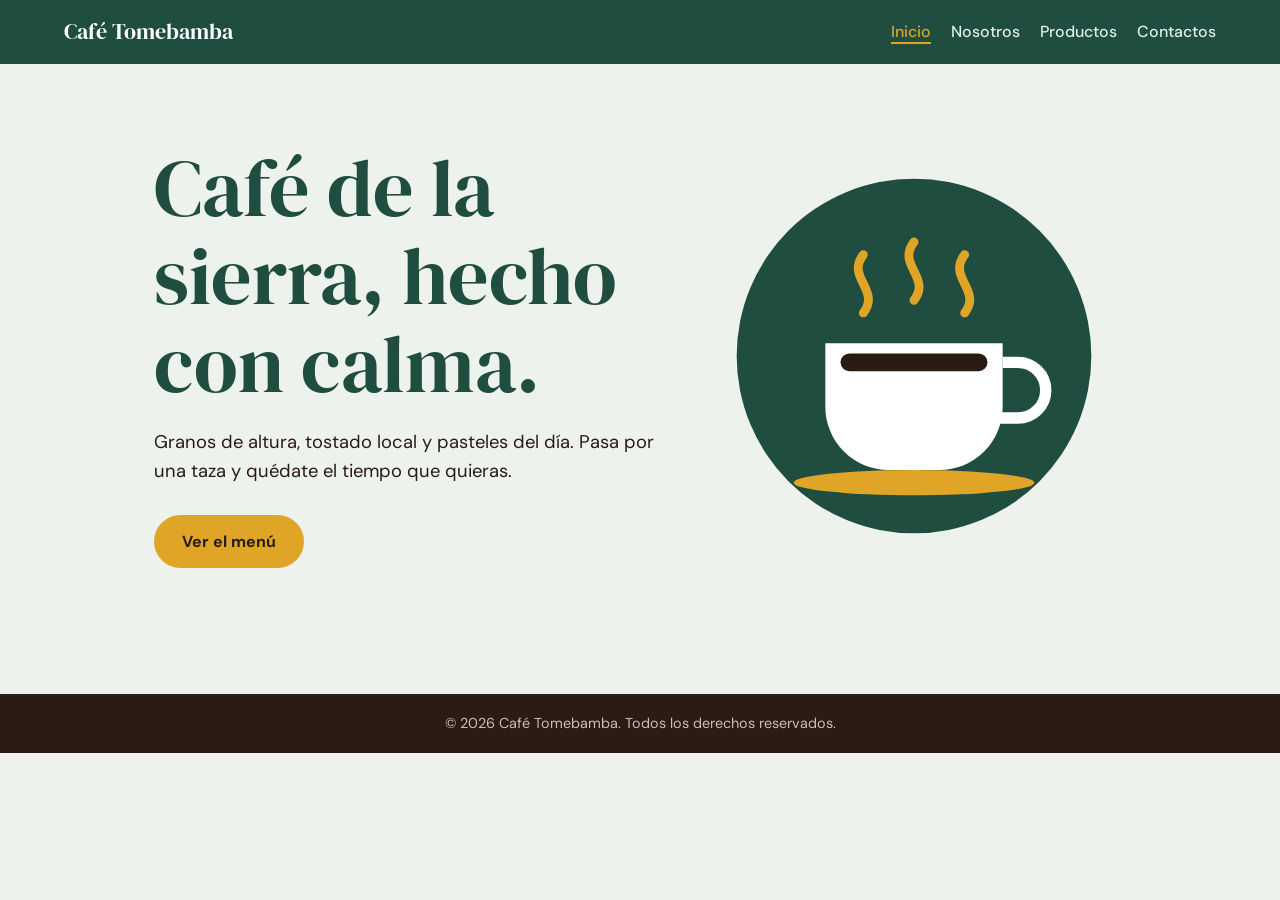
==== index.html @ 5f59da3c "PAGUINA" ====
<!DOCTYPE html>
<html lang="es">
<head>
<meta charset="UTF-8">
<meta name="viewport" content="width=device-width, initial-scale=1">
<title>Inicio | Café Tomebamba</title>
<link href="https://fonts.googleapis.com/css2?family=DM+Serif+Display&family=DM+Sans:wght@400;500;700&display=swap" rel="stylesheet">
<link rel="stylesheet" href="style.css">
</head>
<body>
<header>
  <a class="logo" href="index.html">Café Tomebamba</a>
  <nav><a href="index.html" class="activo">Inicio</a><a href="nosotros.html">Nosotros</a><a href="productos.html">Productos</a><a href="contactos.html">Contactos</a></nav>
</header>
<main>
<div class="inicio">
  <div>
    <h1>Café de la sierra, hecho con calma.</h1>
    <p>Granos de altura, tostado local y pasteles del día. Pasa por una taza y quédate el tiempo que quieras.</p>
    <a class="btn" href="productos.html">Ver el menú</a>
  </div>
  <div class="hero-art" aria-hidden="true">
    <svg viewBox="0 0 300 300"><circle cx="150" cy="150" r="140" fill="#1F4D3F"/><path d="M110 70c-14 18 14 28 0 46M150 60c-14 18 14 28 0 46M190 70c-14 18 14 28 0 46" stroke="#E0A526" stroke-width="7" fill="none" stroke-linecap="round"/><path d="M80 140h140v50a50 50 0 0 1-50 50h-40a50 50 0 0 1-50-50z" fill="#fff"/><path d="M220 155h12a22 22 0 0 1 0 44h-18" stroke="#fff" stroke-width="9" fill="none"/><rect x="92" y="148" width="116" height="14" rx="7" fill="#2A1B14"/><ellipse cx="150" cy="250" rx="95" ry="10" fill="#E0A526"/></svg>
  </div>
</div>
</main>
<footer>© 2026 Café Tomebamba. Todos los derechos reservados.</footer>
</body>
</html>
---- style.css ----
:root{--bg:#EDF2EC;--ink:#2A1B14;--green:#1F4D3F;--gold:#E0A526;--paper:#fff}
*{box-sizing:border-box;margin:0}
body{font-family:'DM Sans',sans-serif;background:var(--bg);color:var(--ink);line-height:1.6}
h1,h2,h3{font-family:'DM Serif Display',serif;font-weight:400;line-height:1.1}
header{position:sticky;top:0;z-index:5;background:var(--green);display:flex;justify-content:space-between;align-items:center;padding:14px 5vw;flex-wrap:wrap;gap:8px}
.logo{font-family:'DM Serif Display',serif;color:#fff;font-size:1.4rem;text-decoration:none}
nav a{color:#dfeee6;text-decoration:none;margin-left:20px;font-weight:500}
nav a:hover,nav a:focus-visible{color:var(--gold)}
nav a.activo{color:var(--gold);border-bottom:2px solid var(--gold)}
main{max-width:1100px;margin:auto;padding:80px 5vw;min-height:70vh}
.inicio{display:grid;grid-template-columns:1.2fr 1fr;gap:40px;align-items:center}
.inicio h1{font-size:clamp(2.6rem,7vw,5rem);color:var(--green)}
.inicio p{margin:20px 0 28px;font-size:1.15rem;max-width:44ch}
.btn{display:inline-block;background:var(--gold);color:var(--ink);padding:14px 28px;border-radius:999px;font-weight:700;text-decoration:none}
.btn:hover{background:var(--ink);color:#fff}
.hero-art svg{width:100%;max-width:380px;display:block;margin:auto}
h2{font-size:2.4rem;color:var(--green);margin-bottom:24px}
.dos{display:grid;grid-template-columns:1fr 1fr;gap:40px}
.dos p+p{margin-top:14px}
.datos{list-style:none;padding:0 0 0 24px;border-left:4px solid var(--gold)}
.datos li{padding:10px 0;font-size:1.05rem}
.datos b{display:block;font-family:'DM Serif Display',serif;font-size:1.5rem;color:var(--green);font-weight:400}
.grid{display:grid;grid-template-columns:repeat(auto-fit,minmax(220px,1fr));gap:22px}
.prod{background:var(--paper);border-radius:18px;overflow:hidden}
.prod svg{width:100%;display:block}
.prod div{padding:16px 18px 20px}
.prod h3{font-size:1.4rem}
.prod p{font-size:.95rem;margin:4px 0 8px}
.prod strong{color:var(--green)}
.contacto{text-align:center;background:var(--green);color:#fff;border-radius:24px;padding:60px 5vw}
.contacto h2{color:#fff}
.contacto p{margin:6px 0}
.contacto a{color:var(--gold)}
footer{text-align:center;padding:18px;font-size:.9rem;background:var(--ink);color:#cbbfb6}
@media(max-width:760px){.inicio,.dos{grid-template-columns:1fr}main{padding:56px 5vw}}
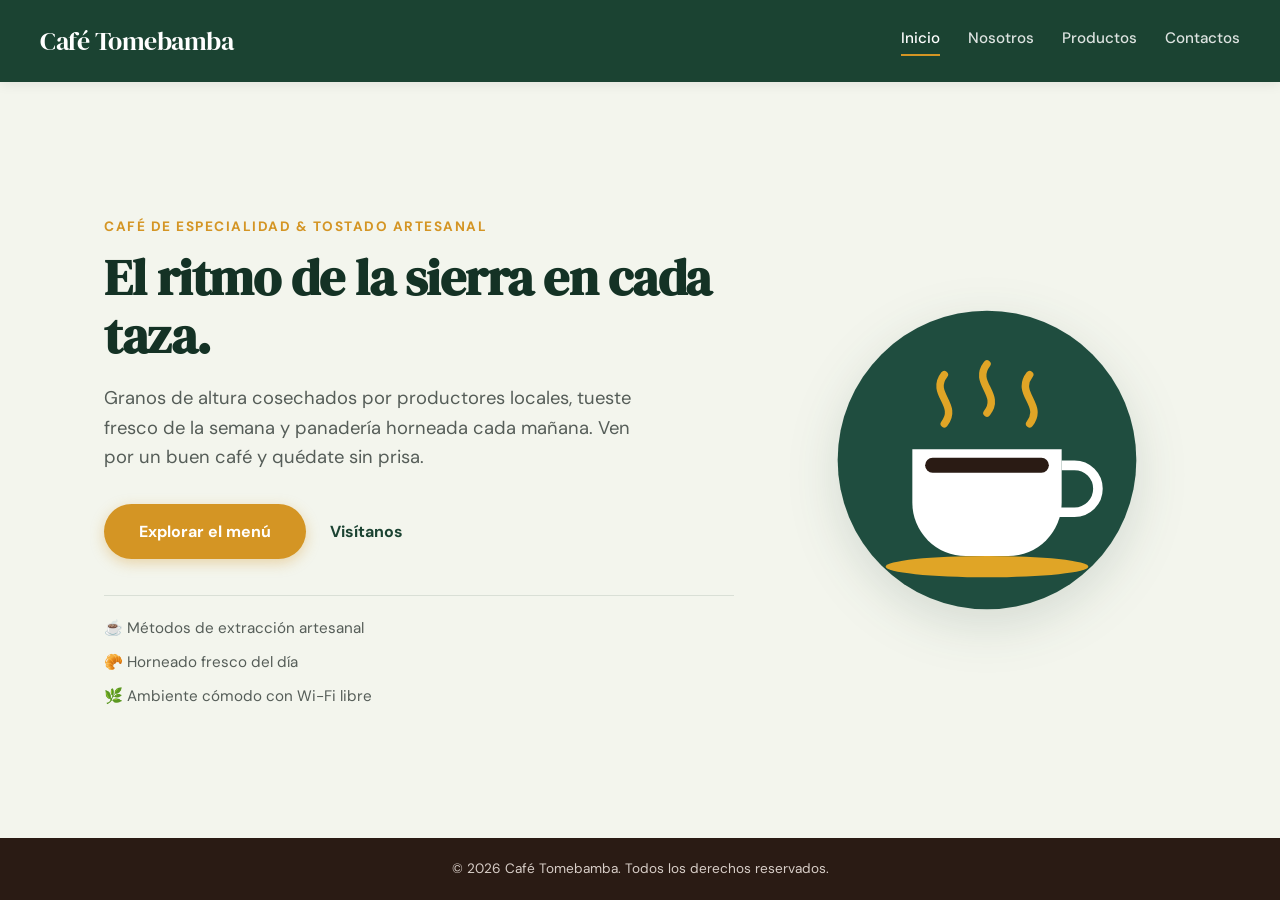
==== commit 807b068a: "Nosotros" ====
--- a/index.html
+++ b/index.html
@@ -1,29 +1,55 @@
 <!DOCTYPE html>
 <html lang="es">
 <head>
-<meta charset="UTF-8">
-<meta name="viewport" content="width=device-width, initial-scale=1">
-<title>Inicio | Café Tomebamba</title>
-<link href="https://fonts.googleapis.com/css2?family=DM+Serif+Display&family=DM+Sans:wght@400;500;700&display=swap" rel="stylesheet">
-<link rel="stylesheet" href="style.css">
+  <meta charset="UTF-8">
+  <meta name="viewport" content="width=device-width, initial-scale=1">
+  <title>Inicio | Café Tomebamba</title>
+  <link href="https://fonts.googleapis.com/css2?family=DM+Serif+Display&family=DM+Sans:wght@400;500;700&display=swap" rel="stylesheet">
+  <link rel="stylesheet" href="style.css">
 </head>
 <body>
-<header>
-  <a class="logo" href="index.html">Café Tomebamba</a>
-  <nav><a href="index.html" class="activo">Inicio</a><a href="nosotros.html">Nosotros</a><a href="productos.html">Productos</a><a href="contactos.html">Contactos</a></nav>
-</header>
-<main>
-<div class="inicio">
-  <div>
-    <h1>Café de la sierra, hecho con calma.</h1>
-    <p>Granos de altura, tostado local y pasteles del día. Pasa por una taza y quédate el tiempo que quieras.</p>
-    <a class="btn" href="productos.html">Ver el menú</a>
-  </div>
-  <div class="hero-art" aria-hidden="true">
-    <svg viewBox="0 0 300 300"><circle cx="150" cy="150" r="140" fill="#1F4D3F"/><path d="M110 70c-14 18 14 28 0 46M150 60c-14 18 14 28 0 46M190 70c-14 18 14 28 0 46" stroke="#E0A526" stroke-width="7" fill="none" stroke-linecap="round"/><path d="M80 140h140v50a50 50 0 0 1-50 50h-40a50 50 0 0 1-50-50z" fill="#fff"/><path d="M220 155h12a22 22 0 0 1 0 44h-18" stroke="#fff" stroke-width="9" fill="none"/><rect x="92" y="148" width="116" height="14" rx="7" fill="#2A1B14"/><ellipse cx="150" cy="250" rx="95" ry="10" fill="#E0A526"/></svg>
-  </div>
-</div>
-</main>
-<footer>© 2026 Café Tomebamba. Todos los derechos reservados.</footer>
+  <header>
+    <a class="logo" href="index.html">Café Tomebamba</a>
+    <nav>
+      <a href="index.html" class="activo">Inicio</a>
+      <a href="nosotros.html">Nosotros</a>
+      <a href="productos.html">Productos</a>
+      <a href="contactos.html">Contactos</a>
+    </nav>
+  </header>
+
+  <main>
+    <div class="inicio">
+      <div class="hero-texto">
+        <span class="subtitulo-etiqueta">Café de especialidad & tostado artesanal</span>
+        <h1>El ritmo de la sierra en cada taza.</h1>
+        <p>Granos de altura cosechados por productores locales, tueste fresco de la semana y panadería horneada cada mañana. Ven por un buen café y quédate sin prisa.</p>
+        
+        <div class="acciones">
+          <a class="btn" href="productos.html">Explorar el menú</a>
+          <a class="btn-secundario" href="contactos.html">Visítanos</a>
+        </div>
+
+        <ul class="puntos-clave">
+          <li>☕ Métodos de extracción artesanal</li>
+          <li>🥐 Horneado fresco del día</li>
+          <li>🌿 Ambiente cómodo con Wi-Fi libre</li>
+        </ul>
+      </div>
+
+      <div class="hero-art" aria-hidden="true">
+        <svg viewBox="0 0 300 300">
+          <circle cx="150" cy="150" r="140" fill="#1F4D3F"/>
+          <path d="M110 70c-14 18 14 28 0 46M150 60c-14 18 14 28 0 46M190 70c-14 18 14 28 0 46" stroke="#E0A526" stroke-width="7" fill="none" stroke-linecap="round"/>
+          <path d="M80 140h140v50a50 50 0 0 1-50 50h-40a50 50 0 0 1-50-50z" fill="#fff"/>
+          <path d="M220 155h12a22 22 0 0 1 0 44h-18" stroke="#fff" stroke-width="9" fill="none"/>
+          <rect x="92" y="148" width="116" height="14" rx="7" fill="#2A1B14"/>
+          <ellipse cx="150" cy="250" rx="95" ry="10" fill="#E0A526"/>
+        </svg>
+      </div>
+    </div>
+  </main>
+
+  <footer>© 2026 Café Tomebamba. Todos los derechos reservados.</footer>
 </body>
-</html>
+</html>
--- a/style.css
+++ b/style.css
@@ -1,35 +1,295 @@
-:root{--bg:#EDF2EC;--ink:#2A1B14;--green:#1F4D3F;--gold:#E0A526;--paper:#fff}
-*{box-sizing:border-box;margin:0}
-body{font-family:'DM Sans',sans-serif;background:var(--bg);color:var(--ink);line-height:1.6}
-h1,h2,h3{font-family:'DM Serif Display',serif;font-weight:400;line-height:1.1}
-header{position:sticky;top:0;z-index:5;background:var(--green);display:flex;justify-content:space-between;align-items:center;padding:14px 5vw;flex-wrap:wrap;gap:8px}
-.logo{font-family:'DM Serif Display',serif;color:#fff;font-size:1.4rem;text-decoration:none}
-nav a{color:#dfeee6;text-decoration:none;margin-left:20px;font-weight:500}
-nav a:hover,nav a:focus-visible{color:var(--gold)}
-nav a.activo{color:var(--gold);border-bottom:2px solid var(--gold)}
-main{max-width:1100px;margin:auto;padding:80px 5vw;min-height:70vh}
-.inicio{display:grid;grid-template-columns:1.2fr 1fr;gap:40px;align-items:center}
-.inicio h1{font-size:clamp(2.6rem,7vw,5rem);color:var(--green)}
-.inicio p{margin:20px 0 28px;font-size:1.15rem;max-width:44ch}
-.btn{display:inline-block;background:var(--gold);color:var(--ink);padding:14px 28px;border-radius:999px;font-weight:700;text-decoration:none}
-.btn:hover{background:var(--ink);color:#fff}
-.hero-art svg{width:100%;max-width:380px;display:block;margin:auto}
-h2{font-size:2.4rem;color:var(--green);margin-bottom:24px}
-.dos{display:grid;grid-template-columns:1fr 1fr;gap:40px}
-.dos p+p{margin-top:14px}
-.datos{list-style:none;padding:0 0 0 24px;border-left:4px solid var(--gold)}
-.datos li{padding:10px 0;font-size:1.05rem}
-.datos b{display:block;font-family:'DM Serif Display',serif;font-size:1.5rem;color:var(--green);font-weight:400}
-.grid{display:grid;grid-template-columns:repeat(auto-fit,minmax(220px,1fr));gap:22px}
-.prod{background:var(--paper);border-radius:18px;overflow:hidden}
-.prod svg{width:100%;display:block}
-.prod div{padding:16px 18px 20px}
-.prod h3{font-size:1.4rem}
-.prod p{font-size:.95rem;margin:4px 0 8px}
-.prod strong{color:var(--green)}
-.contacto{text-align:center;background:var(--green);color:#fff;border-radius:24px;padding:60px 5vw}
-.contacto h2{color:#fff}
-.contacto p{margin:6px 0}
-.contacto a{color:var(--gold)}
-footer{text-align:center;padding:18px;font-size:.9rem;background:var(--ink);color:#cbbfb6}
-@media(max-width:760px){.inicio,.dos{grid-template-columns:1fr}main{padding:56px 5vw}}
+/* =========================================================
+   VARIABLES Y CONFIGURACIÓN BASE
+   ========================================================= */
+:root {
+  --bg-crema: #f3f5ed;
+  --verde-bosque: #1b4332;
+  --verde-oscuro: #143225;
+  --dorado: #d49524;
+  --dorado-hover: #b87f1b;
+  --cafe-tierra: #2a1b14;
+  --texto-cuerpo: #3c403d;
+  --texto-secundario: #555d58;
+}
+
+* {
+  box-sizing: border-box;
+  margin: 0;
+  padding: 0;
+}
+
+/* Solución clave: min-height: 100vh + flexbox evitan el footer flotante */
+body {
+  min-height: 100vh;
+  display: flex;
+  flex-direction: column;
+  background-color: var(--bg-crema);
+  color: var(--texto-cuerpo);
+  font-family: 'DM Sans', sans-serif;
+  line-height: 1.6;
+}
+
+/* =========================================================
+   ENCABEZADO Y NAVEGACIÓN
+   ========================================================= */
+header {
+  background-color: var(--verde-bosque);
+  padding: 1.25rem 2.5rem;
+  display: flex;
+  justify-content: space-between;
+  align-items: center;
+  box-shadow: 0 2px 12px rgba(0, 0, 0, 0.08);
+}
+
+.logo {
+  font-family: 'DM Serif Display', serif;
+  font-size: 1.65rem;
+  color: #ffffff;
+  text-decoration: none;
+  letter-spacing: -0.5px;
+}
+
+nav {
+  display: flex;
+  gap: 1.75rem;
+}
+
+nav a {
+  color: rgba(255, 255, 255, 0.85);
+  text-decoration: none;
+  font-weight: 500;
+  font-size: 0.95rem;
+  padding-bottom: 4px;
+  border-bottom: 2px solid transparent;
+  transition: all 0.25s ease;
+}
+
+nav a:hover,
+nav a.activo {
+  color: #ffffff;
+  border-bottom-color: var(--dorado);
+}
+
+/* =========================================================
+   ÁREA PRINCIPAL (MAIN CONTAINER)
+   ========================================================= */
+main {
+  flex: 1; /* Ocupa todo el alto disponible empujando el footer abajo */
+  display: flex;
+  align-items: center;
+  justify-content: center;
+  padding: 3.5rem 1.5rem;
+  max-width: 1120px;
+  margin: 0 auto;
+  width: 100%;
+}
+
+/* =========================================================
+   PÁGINA: INICIO (HERO SECTION)
+   ========================================================= */
+.inicio {
+  display: grid;
+  grid-template-columns: 1.25fr 0.75fr;
+  align-items: center;
+  gap: 4rem;
+  width: 100%;
+}
+
+.subtitulo-etiqueta {
+  display: inline-block;
+  font-size: 0.85rem;
+  font-weight: 700;
+  text-transform: uppercase;
+  letter-spacing: 1.5px;
+  color: var(--dorado);
+  margin-bottom: 0.75rem;
+}
+
+.inicio h1 {
+  font-family: 'DM Serif Display', serif;
+  color: var(--verde-oscuro);
+  font-size: 3.2rem;
+  line-height: 1.12;
+  margin-bottom: 1.25rem;
+  letter-spacing: -0.5px;
+}
+
+.inicio p {
+  font-size: 1.15rem;
+  color: var(--texto-secundario);
+  margin-bottom: 2rem;
+  max-width: 540px;
+}
+
+/* Botones de acción */
+.acciones {
+  display: flex;
+  align-items: center;
+  gap: 1.5rem;
+  margin-bottom: 2.25rem;
+}
+
+.btn {
+  display: inline-block;
+  background-color: var(--dorado);
+  color: #ffffff;
+  padding: 0.9rem 2.2rem;
+  border-radius: 50px;
+  font-weight: 700;
+  font-size: 1rem;
+  text-decoration: none;
+  box-shadow: 0 4px 14px rgba(212, 149, 36, 0.35);
+  transition: transform 0.2s ease, background-color 0.2s ease;
+}
+
+.btn:hover {
+  background-color: var(--dorado-hover);
+  transform: translateY(-2px);
+}
+
+.btn-secundario {
+  color: var(--verde-bosque);
+  text-decoration: none;
+  font-weight: 700;
+  font-size: 1rem;
+  transition: color 0.2s ease;
+}
+
+.btn-secundario:hover {
+  color: var(--dorado-hover);
+  text-decoration: underline;
+}
+
+/* Micro-beneficios */
+.puntos-clave {
+  list-style: none;
+  display: flex;
+  flex-direction: column;
+  gap: 0.6rem;
+  font-size: 0.95rem;
+  color: var(--texto-secundario);
+  border-top: 1px solid rgba(27, 67, 50, 0.12);
+  padding-top: 1.25rem;
+}
+
+/* Ilustración */
+.hero-art {
+  display: flex;
+  justify-content: center;
+}
+
+.hero-art svg {
+  width: 100%;
+  max-width: 320px;
+  height: auto;
+  display: block;
+  filter: drop-shadow(0 15px 25px rgba(27, 67, 50, 0.14));
+}
+
+/* =========================================================
+   PÁGINA: NOSOTROS
+   ========================================================= */
+.dos {
+  display: grid;
+  grid-template-columns: 1.1fr 0.9fr;
+  gap: 4.5rem;
+  align-items: center;
+  width: 100%;
+}
+
+.dos h2 {
+  font-family: 'DM Serif Display', serif;
+  color: var(--verde-oscuro);
+  font-size: 2.8rem;
+  line-height: 1.15;
+  margin-bottom: 1.5rem;
+}
+
+.historia p {
+  font-size: 1.05rem;
+  color: var(--texto-cuerpo);
+  margin-bottom: 1.2rem;
+}
+
+/* Tarjetas informativas */
+.datos {
+  list-style: none;
+  display: flex;
+  flex-direction: column;
+  gap: 1.25rem;
+}
+
+.datos li {
+  background: rgba(255, 255, 255, 0.7);
+  padding: 1.25rem 1.5rem;
+  border-radius: 12px;
+  border-left: 4px solid var(--dorado);
+  box-shadow: 0 4px 12px rgba(0, 0, 0, 0.03);
+  display: flex;
+  flex-direction: column;
+}
+
+.datos b {
+  font-family: 'DM Serif Display', serif;
+  font-size: 1.35rem;
+  color: var(--verde-oscuro);
+  margin-bottom: 0.3rem;
+}
+
+.datos li span {
+  font-size: 0.95rem;
+  line-height: 1.45;
+  color: var(--texto-secundario);
+}
+
+/* =========================================================
+   PIE DE PÁGINA (STICKY FOOTER)
+   ========================================================= */
+footer {
+  background-color: var(--cafe-tierra);
+  color: #d8cec8;
+  font-size: 0.85rem;
+  text-align: center;
+  padding: 1.25rem;
+  margin-top: auto; /* Garantiza que siempre permanezca al final */
+}
+
+/* =========================================================
+   RESPONSIVE DESIGN (MÓVILES Y PANTALLAS PEQUEÑAS)
+   ========================================================= */
+@media (max-width: 820px) {
+  header {
+    flex-direction: column;
+    gap: 1rem;
+    padding: 1.25rem;
+    text-align: center;
+  }
+
+  main {
+    padding: 2.5rem 1.25rem;
+  }
+
+  .inicio,
+  .dos {
+    grid-template-columns: 1fr;
+    gap: 2.5rem;
+    text-align: center;
+  }
+
+  .inicio p {
+    margin-left: auto;
+    margin-right: auto;
+  }
+
+  .acciones {
+    justify-content: center;
+  }
+
+  .puntos-clave {
+    align-items: center;
+  }
+
+  .datos li {
+    text-align: left;
+  }
+}
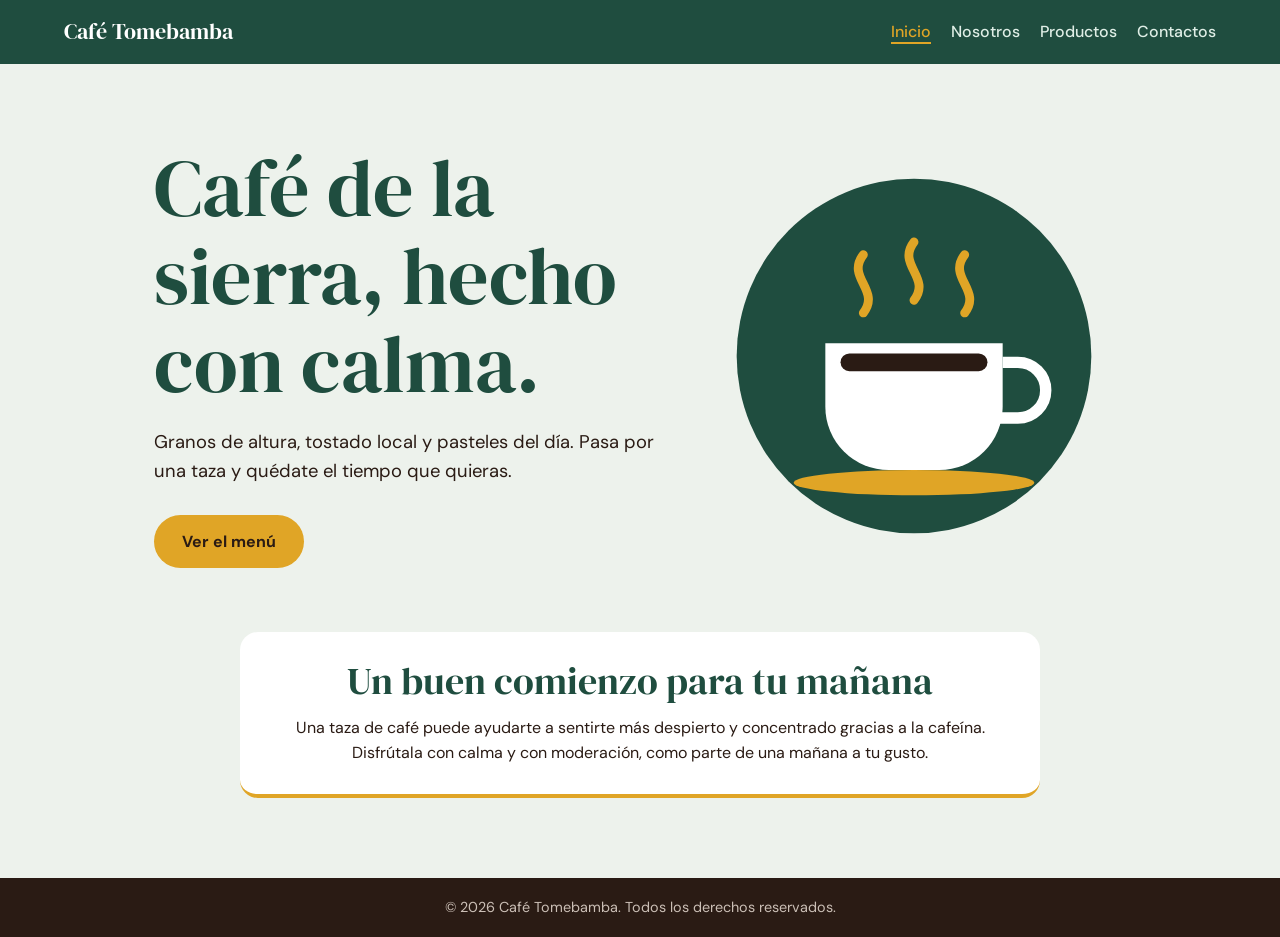
==== commit 69e4d82a: "inicio1.1" ====
--- a/index.html
+++ b/index.html
@@ -1,55 +1,33 @@
 <!DOCTYPE html>
 <html lang="es">
 <head>
-  <meta charset="UTF-8">
-  <meta name="viewport" content="width=device-width, initial-scale=1">
-  <title>Inicio | Café Tomebamba</title>
-  <link href="https://fonts.googleapis.com/css2?family=DM+Serif+Display&family=DM+Sans:wght@400;500;700&display=swap" rel="stylesheet">
-  <link rel="stylesheet" href="style.css">
+<meta charset="UTF-8">
+<meta name="viewport" content="width=device-width, initial-scale=1">
+<title>Inicio | Café Tomebamba</title>
+<link href="https://fonts.googleapis.com/css2?family=DM+Serif+Display&family=DM+Sans:wght@400;500;700&display=swap" rel="stylesheet">
+<link rel="stylesheet" href="style.css">
 </head>
 <body>
-  <header>
-    <a class="logo" href="index.html">Café Tomebamba</a>
-    <nav>
-      <a href="index.html" class="activo">Inicio</a>
-      <a href="nosotros.html">Nosotros</a>
-      <a href="productos.html">Productos</a>
-      <a href="contactos.html">Contactos</a>
-    </nav>
-  </header>
-
-  <main>
-    <div class="inicio">
-      <div class="hero-texto">
-        <span class="subtitulo-etiqueta">Café de especialidad & tostado artesanal</span>
-        <h1>El ritmo de la sierra en cada taza.</h1>
-        <p>Granos de altura cosechados por productores locales, tueste fresco de la semana y panadería horneada cada mañana. Ven por un buen café y quédate sin prisa.</p>
-        
-        <div class="acciones">
-          <a class="btn" href="productos.html">Explorar el menú</a>
-          <a class="btn-secundario" href="contactos.html">Visítanos</a>
-        </div>
-
-        <ul class="puntos-clave">
-          <li>☕ Métodos de extracción artesanal</li>
-          <li>🥐 Horneado fresco del día</li>
-          <li>🌿 Ambiente cómodo con Wi-Fi libre</li>
-        </ul>
-      </div>
-
-      <div class="hero-art" aria-hidden="true">
-        <svg viewBox="0 0 300 300">
-          <circle cx="150" cy="150" r="140" fill="#1F4D3F"/>
-          <path d="M110 70c-14 18 14 28 0 46M150 60c-14 18 14 28 0 46M190 70c-14 18 14 28 0 46" stroke="#E0A526" stroke-width="7" fill="none" stroke-linecap="round"/>
-          <path d="M80 140h140v50a50 50 0 0 1-50 50h-40a50 50 0 0 1-50-50z" fill="#fff"/>
-          <path d="M220 155h12a22 22 0 0 1 0 44h-18" stroke="#fff" stroke-width="9" fill="none"/>
-          <rect x="92" y="148" width="116" height="14" rx="7" fill="#2A1B14"/>
-          <ellipse cx="150" cy="250" rx="95" ry="10" fill="#E0A526"/>
-        </svg>
-      </div>
-    </div>
-  </main>
-
-  <footer>© 2026 Café Tomebamba. Todos los derechos reservados.</footer>
+<header>
+  <a class="logo" href="index.html">Café Tomebamba</a>
+  <nav><a href="index.html" class="activo">Inicio</a><a href="nosotros.html">Nosotros</a><a href="productos.html">Productos</a><a href="contactos.html">Contactos</a></nav>
+</header>
+<main>
+<div class="inicio">
+  <div>
+    <h1>Café de la sierra, hecho con calma.</h1>
+    <p>Granos de altura, tostado local y pasteles del día. Pasa por una taza y quédate el tiempo que quieras.</p>
+    <a class="btn" href="productos.html">Ver el menú</a>
+  </div>
+  <div class="hero-art" aria-hidden="true">
+    <svg viewBox="0 0 300 300"><circle cx="150" cy="150" r="140" fill="#1F4D3F"/><path d="M110 70c-14 18 14 28 0 46M150 60c-14 18 14 28 0 46M190 70c-14 18 14 28 0 46" stroke="#E0A526" stroke-width="7" fill="none" stroke-linecap="round"/><path d="M80 140h140v50a50 50 0 0 1-50 50h-40a50 50 0 0 1-50-50z" fill="#fff"/><path d="M220 155h12a22 22 0 0 1 0 44h-18" stroke="#fff" stroke-width="9" fill="none"/><rect x="92" y="148" width="116" height="14" rx="7" fill="#2A1B14"/><ellipse cx="150" cy="250" rx="95" ry="10" fill="#E0A526"/></svg>
+  </div>
+</div>
+<section class="beneficio-manana" aria-labelledby="beneficio-titulo">
+  <h2 id="beneficio-titulo">Un buen comienzo para tu mañana</h2>
+  <p>Una taza de café puede ayudarte a sentirte más despierto y concentrado gracias a la cafeína. Disfrútala con calma y con moderación, como parte de una mañana a tu gusto.</p>
+</section>
+</main>
+<footer>© 2026 Café Tomebamba. Todos los derechos reservados.</footer>
 </body>
-</html>+</html>
--- a/style.css
+++ b/style.css
@@ -1,295 +1,42 @@
-/* =========================================================
-   VARIABLES Y CONFIGURACIÓN BASE
-   ========================================================= */
-:root {
-  --bg-crema: #f3f5ed;
-  --verde-bosque: #1b4332;
-  --verde-oscuro: #143225;
-  --dorado: #d49524;
-  --dorado-hover: #b87f1b;
-  --cafe-tierra: #2a1b14;
-  --texto-cuerpo: #3c403d;
-  --texto-secundario: #555d58;
-}
-
-* {
-  box-sizing: border-box;
-  margin: 0;
-  padding: 0;
-}
-
-/* Solución clave: min-height: 100vh + flexbox evitan el footer flotante */
-body {
-  min-height: 100vh;
-  display: flex;
-  flex-direction: column;
-  background-color: var(--bg-crema);
-  color: var(--texto-cuerpo);
-  font-family: 'DM Sans', sans-serif;
-  line-height: 1.6;
-}
-
-/* =========================================================
-   ENCABEZADO Y NAVEGACIÓN
-   ========================================================= */
-header {
-  background-color: var(--verde-bosque);
-  padding: 1.25rem 2.5rem;
-  display: flex;
-  justify-content: space-between;
-  align-items: center;
-  box-shadow: 0 2px 12px rgba(0, 0, 0, 0.08);
-}
-
-.logo {
-  font-family: 'DM Serif Display', serif;
-  font-size: 1.65rem;
-  color: #ffffff;
-  text-decoration: none;
-  letter-spacing: -0.5px;
-}
-
-nav {
-  display: flex;
-  gap: 1.75rem;
-}
-
-nav a {
-  color: rgba(255, 255, 255, 0.85);
-  text-decoration: none;
-  font-weight: 500;
-  font-size: 0.95rem;
-  padding-bottom: 4px;
-  border-bottom: 2px solid transparent;
-  transition: all 0.25s ease;
-}
-
-nav a:hover,
-nav a.activo {
-  color: #ffffff;
-  border-bottom-color: var(--dorado);
-}
-
-/* =========================================================
-   ÁREA PRINCIPAL (MAIN CONTAINER)
-   ========================================================= */
-main {
-  flex: 1; /* Ocupa todo el alto disponible empujando el footer abajo */
-  display: flex;
-  align-items: center;
-  justify-content: center;
-  padding: 3.5rem 1.5rem;
-  max-width: 1120px;
-  margin: 0 auto;
-  width: 100%;
-}
-
-/* =========================================================
-   PÁGINA: INICIO (HERO SECTION)
-   ========================================================= */
-.inicio {
-  display: grid;
-  grid-template-columns: 1.25fr 0.75fr;
-  align-items: center;
-  gap: 4rem;
-  width: 100%;
-}
-
-.subtitulo-etiqueta {
-  display: inline-block;
-  font-size: 0.85rem;
-  font-weight: 700;
-  text-transform: uppercase;
-  letter-spacing: 1.5px;
-  color: var(--dorado);
-  margin-bottom: 0.75rem;
-}
-
-.inicio h1 {
-  font-family: 'DM Serif Display', serif;
-  color: var(--verde-oscuro);
-  font-size: 3.2rem;
-  line-height: 1.12;
-  margin-bottom: 1.25rem;
-  letter-spacing: -0.5px;
-}
-
-.inicio p {
-  font-size: 1.15rem;
-  color: var(--texto-secundario);
-  margin-bottom: 2rem;
-  max-width: 540px;
-}
-
-/* Botones de acción */
-.acciones {
-  display: flex;
-  align-items: center;
-  gap: 1.5rem;
-  margin-bottom: 2.25rem;
-}
-
-.btn {
-  display: inline-block;
-  background-color: var(--dorado);
-  color: #ffffff;
-  padding: 0.9rem 2.2rem;
-  border-radius: 50px;
-  font-weight: 700;
-  font-size: 1rem;
-  text-decoration: none;
-  box-shadow: 0 4px 14px rgba(212, 149, 36, 0.35);
-  transition: transform 0.2s ease, background-color 0.2s ease;
-}
-
-.btn:hover {
-  background-color: var(--dorado-hover);
-  transform: translateY(-2px);
-}
-
-.btn-secundario {
-  color: var(--verde-bosque);
-  text-decoration: none;
-  font-weight: 700;
-  font-size: 1rem;
-  transition: color 0.2s ease;
-}
-
-.btn-secundario:hover {
-  color: var(--dorado-hover);
-  text-decoration: underline;
-}
-
-/* Micro-beneficios */
-.puntos-clave {
-  list-style: none;
-  display: flex;
-  flex-direction: column;
-  gap: 0.6rem;
-  font-size: 0.95rem;
-  color: var(--texto-secundario);
-  border-top: 1px solid rgba(27, 67, 50, 0.12);
-  padding-top: 1.25rem;
-}
-
-/* Ilustración */
-.hero-art {
-  display: flex;
-  justify-content: center;
-}
-
-.hero-art svg {
-  width: 100%;
-  max-width: 320px;
-  height: auto;
-  display: block;
-  filter: drop-shadow(0 15px 25px rgba(27, 67, 50, 0.14));
-}
-
-/* =========================================================
-   PÁGINA: NOSOTROS
-   ========================================================= */
-.dos {
-  display: grid;
-  grid-template-columns: 1.1fr 0.9fr;
-  gap: 4.5rem;
-  align-items: center;
-  width: 100%;
-}
-
-.dos h2 {
-  font-family: 'DM Serif Display', serif;
-  color: var(--verde-oscuro);
-  font-size: 2.8rem;
-  line-height: 1.15;
-  margin-bottom: 1.5rem;
-}
-
-.historia p {
-  font-size: 1.05rem;
-  color: var(--texto-cuerpo);
-  margin-bottom: 1.2rem;
-}
-
-/* Tarjetas informativas */
-.datos {
-  list-style: none;
-  display: flex;
-  flex-direction: column;
-  gap: 1.25rem;
-}
-
-.datos li {
-  background: rgba(255, 255, 255, 0.7);
-  padding: 1.25rem 1.5rem;
-  border-radius: 12px;
-  border-left: 4px solid var(--dorado);
-  box-shadow: 0 4px 12px rgba(0, 0, 0, 0.03);
-  display: flex;
-  flex-direction: column;
-}
-
-.datos b {
-  font-family: 'DM Serif Display', serif;
-  font-size: 1.35rem;
-  color: var(--verde-oscuro);
-  margin-bottom: 0.3rem;
-}
-
-.datos li span {
-  font-size: 0.95rem;
-  line-height: 1.45;
-  color: var(--texto-secundario);
-}
-
-/* =========================================================
-   PIE DE PÁGINA (STICKY FOOTER)
-   ========================================================= */
-footer {
-  background-color: var(--cafe-tierra);
-  color: #d8cec8;
-  font-size: 0.85rem;
-  text-align: center;
-  padding: 1.25rem;
-  margin-top: auto; /* Garantiza que siempre permanezca al final */
-}
-
-/* =========================================================
-   RESPONSIVE DESIGN (MÓVILES Y PANTALLAS PEQUEÑAS)
-   ========================================================= */
-@media (max-width: 820px) {
-  header {
-    flex-direction: column;
-    gap: 1rem;
-    padding: 1.25rem;
-    text-align: center;
-  }
-
-  main {
-    padding: 2.5rem 1.25rem;
-  }
-
-  .inicio,
-  .dos {
-    grid-template-columns: 1fr;
-    gap: 2.5rem;
-    text-align: center;
-  }
-
-  .inicio p {
-    margin-left: auto;
-    margin-right: auto;
-  }
-
-  .acciones {
-    justify-content: center;
-  }
-
-  .puntos-clave {
-    align-items: center;
-  }
-
-  .datos li {
-    text-align: left;
-  }
-}+:root{--bg:#EDF2EC;--ink:#2A1B14;--green:#1F4D3F;--gold:#E0A526;--paper:#fff}
+*{box-sizing:border-box;margin:0}
+body{font-family:'DM Sans',sans-serif;background:var(--bg);color:var(--ink);line-height:1.6}
+h1,h2,h3{font-family:'DM Serif Display',serif;font-weight:400;line-height:1.1}
+header{position:sticky;top:0;z-index:5;background:var(--green);display:flex;justify-content:space-between;align-items:center;padding:14px 5vw;flex-wrap:wrap;gap:8px}
+.logo{font-family:'DM Serif Display',serif;color:#fff;font-size:1.4rem;text-decoration:none}
+nav a{color:#dfeee6;text-decoration:none;margin-left:20px;font-weight:500}
+nav a:hover,nav a:focus-visible{color:var(--gold)}
+nav a.activo{color:var(--gold);border-bottom:2px solid var(--gold)}
+main{max-width:1100px;margin:auto;padding:80px 5vw;min-height:70vh}
+.inicio{display:grid;grid-template-columns:1.2fr 1fr;gap:40px;align-items:center}
+.inicio h1{font-size:clamp(2.6rem,7vw,5rem);color:var(--green)}
+.inicio p{margin:20px 0 28px;font-size:1.15rem;max-width:44ch}
+.btn{display:inline-block;background:var(--gold);color:var(--ink);padding:14px 28px;border-radius:999px;font-weight:700;text-decoration:none}
+.btn:hover{background:var(--ink);color:#fff}
+.hero-art svg{width:100%;max-width:380px;display:block;margin:auto}
+.beneficio-manana{margin:64px auto 0;padding:28px 32px;max-width:800px;text-align:center;background:var(--paper);border-bottom:4px solid var(--gold);border-radius:18px}
+.beneficio-manana h2{margin-bottom:12px}
+.beneficio-manana p{max-width:68ch;margin:auto}
+h2{font-size:2.4rem;color:var(--green);margin-bottom:24px}
+.dos{display:grid;grid-template-columns:1fr 1fr;gap:40px}
+.dos p+p{margin-top:14px}
+.datos{list-style:none;padding:0 0 0 24px;border-left:4px solid var(--gold)}
+.datos li{padding:10px 0;font-size:1.05rem}
+.datos b{display:block;font-family:'DM Serif Display',serif;font-size:1.5rem;color:var(--green);font-weight:400}
+.grid{display:grid;grid-template-columns:repeat(auto-fit,minmax(220px,1fr));gap:22px}
+.prod{background:var(--paper);border-radius:18px;overflow:hidden}
+.prod svg{width:100%;display:block}
+.prod div{padding:16px 18px 20px}
+.prod h3{font-size:1.4rem}
+.prod p{font-size:.95rem;margin:4px 0 8px}
+.prod strong{color:var(--green)}
+.contacto{text-align:center;background:var(--green);color:#fff;border-radius:24px;padding:60px 5vw}
+.contacto h2{color:#fff}
+.contacto p{margin:6px 0}
+.contacto a{color:var(--gold)}
+.agradecimiento{display:flex;align-items:center;justify-content:center;gap:36px;margin:48px auto 0;max-width:800px;text-align:center}
+.agradecimiento img{display:block;width:min(42%,280px);height:auto}
+.agradecimiento h2{margin-bottom:12px}
+.agradecimiento p{max-width:48ch;margin:auto;font-size:1.05rem}
+footer{text-align:center;padding:18px;font-size:.9rem;background:var(--ink);color:#cbbfb6}
+@media(max-width:760px){.inicio,.dos{grid-template-columns:1fr}main{padding:56px 5vw}.agradecimiento{flex-direction:column;gap:16px}.agradecimiento img{width:min(70%,280px)}}
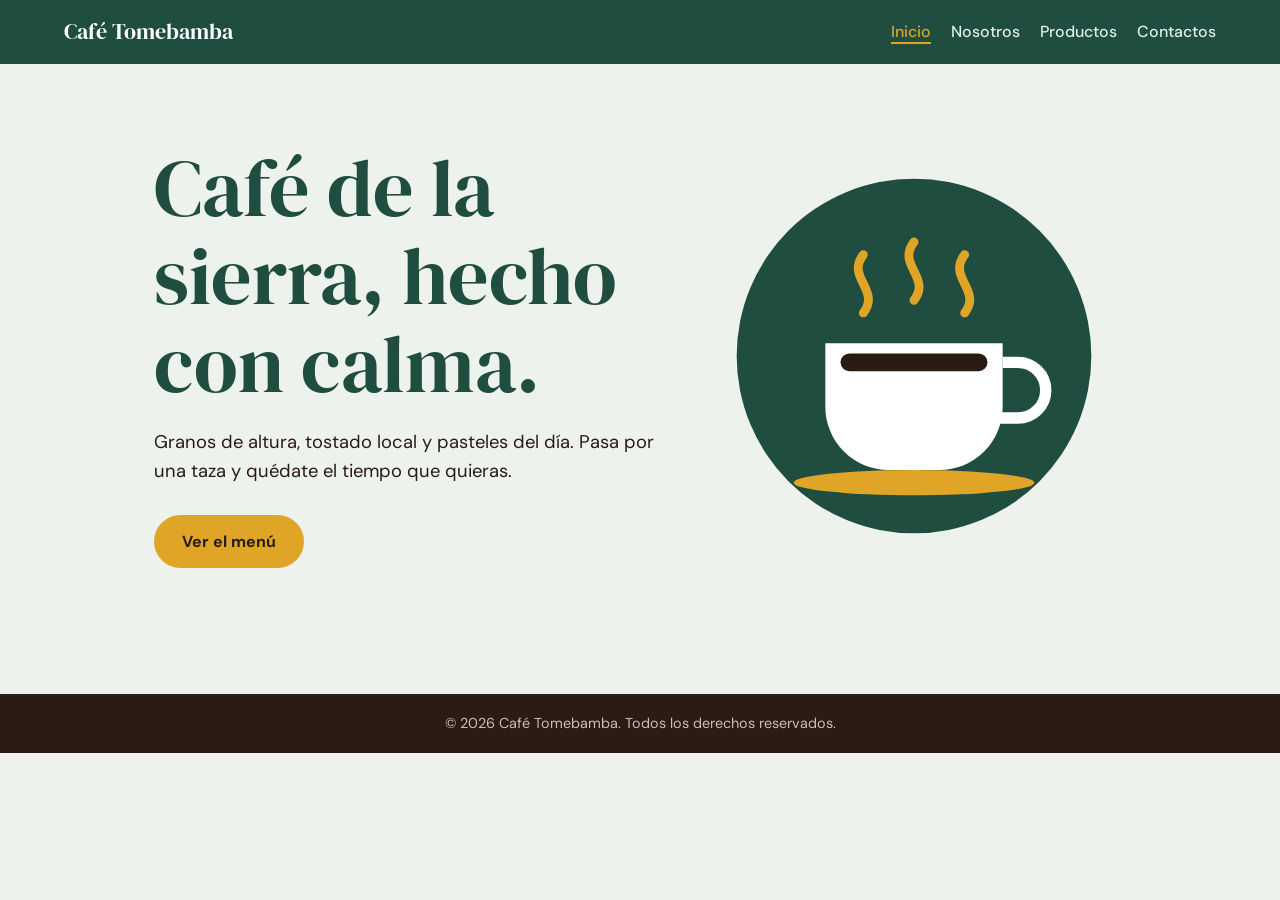
==== commit 96a56ed4: "index" ====
--- a/index.html
+++ b/index.html
@@ -1,11 +1,11 @@
 <!DOCTYPE html>
 <html lang="es">
 <head>
-<meta charset="UTF-8">
-<meta name="viewport" content="width=device-width, initial-scale=1">
-<title>Inicio | Café Tomebamba</title>
-<link href="https://fonts.googleapis.com/css2?family=DM+Serif+Display&family=DM+Sans:wght@400;500;700&display=swap" rel="stylesheet">
-<link rel="stylesheet" href="style.css">
+  <meta charset="UTF-8">
+  <meta name="viewport" content="width=device-width, initial-scale=1">
+  <title>Inicio | Café Tomebamba</title>
+  <link href="https://fonts.googleapis.com/css2?family=DM+Serif+Display&family=DM+Sans:wght@400;500;700&display=swap" rel="stylesheet">
+  <link rel="stylesheet" href="style.css">
 </head>
 <body>
 <header>
@@ -23,11 +23,7 @@
     <svg viewBox="0 0 300 300"><circle cx="150" cy="150" r="140" fill="#1F4D3F"/><path d="M110 70c-14 18 14 28 0 46M150 60c-14 18 14 28 0 46M190 70c-14 18 14 28 0 46" stroke="#E0A526" stroke-width="7" fill="none" stroke-linecap="round"/><path d="M80 140h140v50a50 50 0 0 1-50 50h-40a50 50 0 0 1-50-50z" fill="#fff"/><path d="M220 155h12a22 22 0 0 1 0 44h-18" stroke="#fff" stroke-width="9" fill="none"/><rect x="92" y="148" width="116" height="14" rx="7" fill="#2A1B14"/><ellipse cx="150" cy="250" rx="95" ry="10" fill="#E0A526"/></svg>
   </div>
 </div>
-<section class="beneficio-manana" aria-labelledby="beneficio-titulo">
-  <h2 id="beneficio-titulo">Un buen comienzo para tu mañana</h2>
-  <p>Una taza de café puede ayudarte a sentirte más despierto y concentrado gracias a la cafeína. Disfrútala con calma y con moderación, como parte de una mañana a tu gusto.</p>
-</section>
 </main>
 <footer>© 2026 Café Tomebamba. Todos los derechos reservados.</footer>
 </body>
-</html>
+</html>
--- a/style.css
+++ b/style.css
@@ -34,9 +34,5 @@
 .contacto h2{color:#fff}
 .contacto p{margin:6px 0}
 .contacto a{color:var(--gold)}
-.agradecimiento{display:flex;align-items:center;justify-content:center;gap:36px;margin:48px auto 0;max-width:800px;text-align:center}
-.agradecimiento img{display:block;width:min(42%,280px);height:auto}
-.agradecimiento h2{margin-bottom:12px}
-.agradecimiento p{max-width:48ch;margin:auto;font-size:1.05rem}
 footer{text-align:center;padding:18px;font-size:.9rem;background:var(--ink);color:#cbbfb6}
-@media(max-width:760px){.inicio,.dos{grid-template-columns:1fr}main{padding:56px 5vw}.agradecimiento{flex-direction:column;gap:16px}.agradecimiento img{width:min(70%,280px)}}
+@media(max-width:760px){.inicio,.dos{grid-template-columns:1fr}main{padding:56px 5vw}}
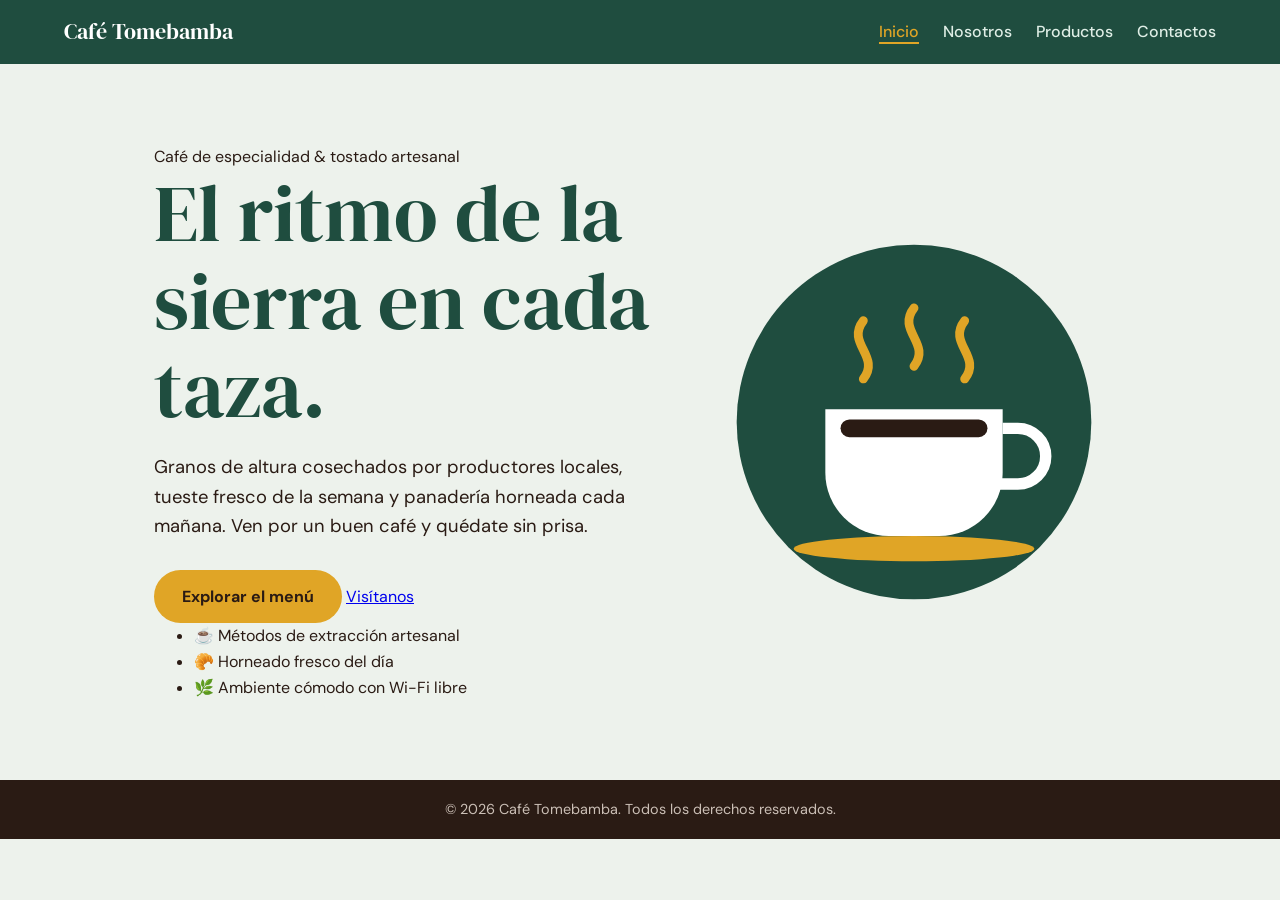
==== commit ed50b2d2: "Index" ====
--- a/index.html
+++ b/index.html
@@ -8,22 +8,48 @@
   <link rel="stylesheet" href="style.css">
 </head>
 <body>
-<header>
-  <a class="logo" href="index.html">Café Tomebamba</a>
-  <nav><a href="index.html" class="activo">Inicio</a><a href="nosotros.html">Nosotros</a><a href="productos.html">Productos</a><a href="contactos.html">Contactos</a></nav>
-</header>
-<main>
-<div class="inicio">
-  <div>
-    <h1>Café de la sierra, hecho con calma.</h1>
-    <p>Granos de altura, tostado local y pasteles del día. Pasa por una taza y quédate el tiempo que quieras.</p>
-    <a class="btn" href="productos.html">Ver el menú</a>
-  </div>
-  <div class="hero-art" aria-hidden="true">
-    <svg viewBox="0 0 300 300"><circle cx="150" cy="150" r="140" fill="#1F4D3F"/><path d="M110 70c-14 18 14 28 0 46M150 60c-14 18 14 28 0 46M190 70c-14 18 14 28 0 46" stroke="#E0A526" stroke-width="7" fill="none" stroke-linecap="round"/><path d="M80 140h140v50a50 50 0 0 1-50 50h-40a50 50 0 0 1-50-50z" fill="#fff"/><path d="M220 155h12a22 22 0 0 1 0 44h-18" stroke="#fff" stroke-width="9" fill="none"/><rect x="92" y="148" width="116" height="14" rx="7" fill="#2A1B14"/><ellipse cx="150" cy="250" rx="95" ry="10" fill="#E0A526"/></svg>
-  </div>
-</div>
-</main>
-<footer>© 2026 Café Tomebamba. Todos los derechos reservados.</footer>
+  <header>
+    <a class="logo" href="index.html">Café Tomebamba</a>
+    <nav>
+      <a href="index.html" class="activo">Inicio</a>
+      <a href="nosotros.html">Nosotros</a>
+      <a href="productos.html">Productos</a>
+      <a href="contactos.html">Contactos</a>
+    </nav>
+  </header>
+
+  <main>
+    <div class="inicio">
+      <div class="hero-texto">
+        <span class="subtitulo-etiqueta">Café de especialidad & tostado artesanal</span>
+        <h1>El ritmo de la sierra en cada taza.</h1>
+        <p>Granos de altura cosechados por productores locales, tueste fresco de la semana y panadería horneada cada mañana. Ven por un buen café y quédate sin prisa.</p>
+        
+        <div class="acciones">
+          <a class="btn" href="productos.html">Explorar el menú</a>
+          <a class="btn-secundario" href="contactos.html">Visítanos</a>
+        </div>
+
+        <ul class="puntos-clave">
+          <li>☕ Métodos de extracción artesanal</li>
+          <li>🥐 Horneado fresco del día</li>
+          <li>🌿 Ambiente cómodo con Wi-Fi libre</li>
+        </ul>
+      </div>
+
+      <div class="hero-art" aria-hidden="true">
+        <svg viewBox="0 0 300 300">
+          <circle cx="150" cy="150" r="140" fill="#1F4D3F"/>
+          <path d="M110 70c-14 18 14 28 0 46M150 60c-14 18 14 28 0 46M190 70c-14 18 14 28 0 46" stroke="#E0A526" stroke-width="7" fill="none" stroke-linecap="round"/>
+          <path d="M80 140h140v50a50 50 0 0 1-50 50h-40a50 50 0 0 1-50-50z" fill="#fff"/>
+          <path d="M220 155h12a22 22 0 0 1 0 44h-18" stroke="#fff" stroke-width="9" fill="none"/>
+          <rect x="92" y="148" width="116" height="14" rx="7" fill="#2A1B14"/>
+          <ellipse cx="150" cy="250" rx="95" ry="10" fill="#E0A526"/>
+        </svg>
+      </div>
+    </div>
+  </main>
+
+  <footer>© 2026 Café Tomebamba. Todos los derechos reservados.</footer>
 </body>
 </html>
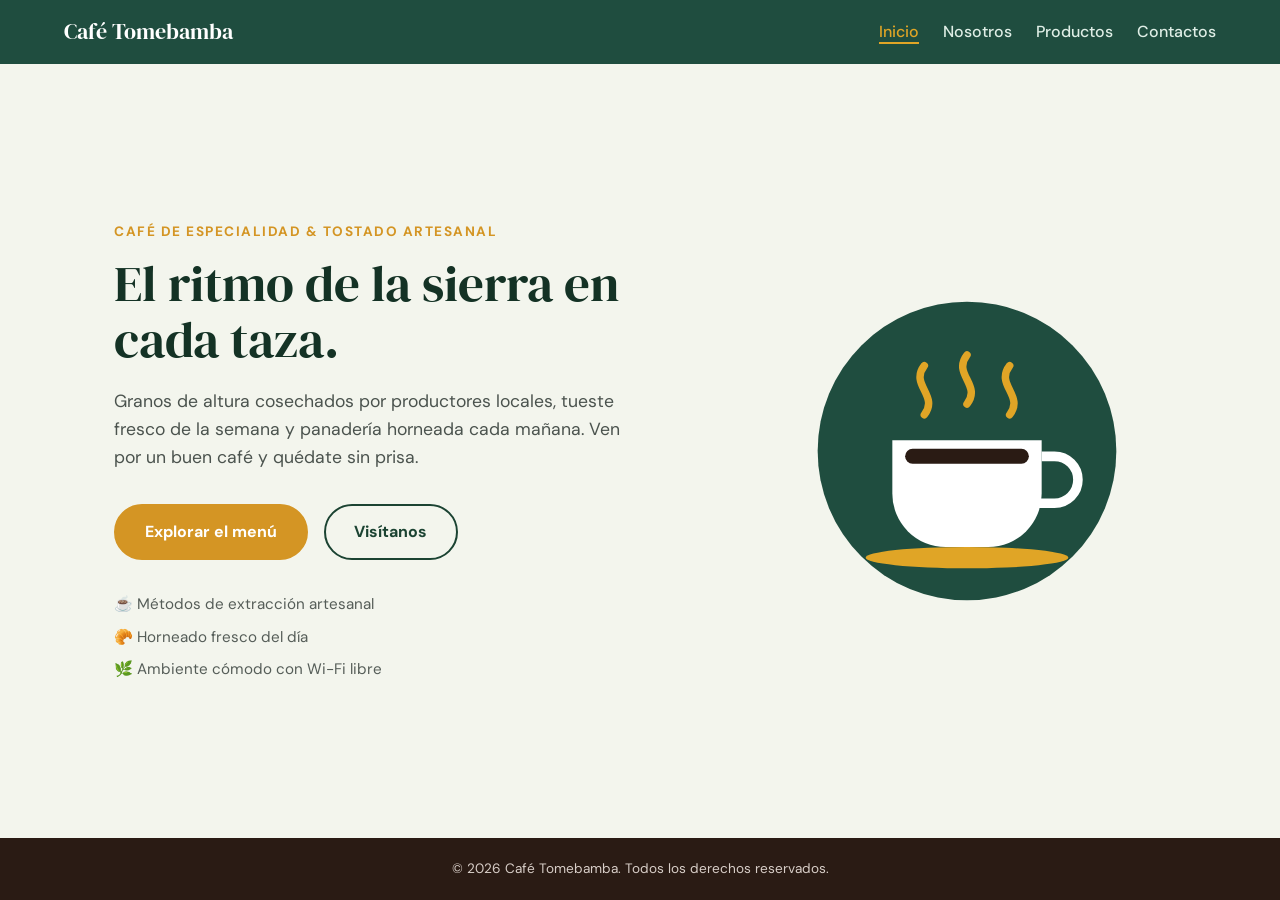
==== commit 64a84594: "index" ====
--- a/index.html
+++ b/index.html
@@ -7,7 +7,8 @@
   <link href="https://fonts.googleapis.com/css2?family=DM+Serif+Display&family=DM+Sans:wght@400;500;700&display=swap" rel="stylesheet">
   <link rel="stylesheet" href="style.css">
 </head>
-<body>
+<body style="min-height: 100vh; display: flex; flex-direction: column; margin: 0; background-color: #f3f5ed; font-family: 'DM Sans', sans-serif;">
+
   <header>
     <a class="logo" href="index.html">Café Tomebamba</a>
     <nav>
@@ -18,27 +19,39 @@
     </nav>
   </header>
 
-  <main>
-    <div class="inicio">
-      <div class="hero-texto">
-        <span class="subtitulo-etiqueta">Café de especialidad & tostado artesanal</span>
-        <h1>El ritmo de la sierra en cada taza.</h1>
-        <p>Granos de altura cosechados por productores locales, tueste fresco de la semana y panadería horneada cada mañana. Ven por un buen café y quédate sin prisa.</p>
+  <main style="flex: 1; display: flex; align-items: center; justify-content: center; padding: 3rem 1.5rem; max-width: 1100px; margin: 0 auto; width: 100%; box-sizing: border-box;">
+    <div class="inicio" style="display: grid; grid-template-columns: 1.2fr 0.8fr; align-items: center; gap: 3.5rem; width: 100%;">
+      
+      <div>
+        <span style="display: block; font-size: 0.85rem; font-weight: 700; text-transform: uppercase; letter-spacing: 1.5px; color: #d49524; margin-bottom: 0.75rem;">
+          Café de especialidad & tostado artesanal
+        </span>
+        <h1 style="font-family: 'DM Serif Display', serif; color: #143225; font-size: 3.2rem; line-height: 1.1; margin-bottom: 1.25rem;">
+          El ritmo de la sierra en cada taza.
+        </h1>
+        <p style="font-size: 1.1rem; color: #4b534e; margin-bottom: 2rem; line-height: 1.6;">
+          Granos de altura cosechados por productores locales, tueste fresco de la semana y panadería horneada cada mañana. Ven por un buen café y quédate sin prisa.
+        </p>
         
-        <div class="acciones">
-          <a class="btn" href="productos.html">Explorar el menú</a>
-          <a class="btn-secundario" href="contactos.html">Visítanos</a>
+        <!-- Botones con el mismo tamaño, forma y altura -->
+        <div style="display: flex; gap: 1rem; align-items: center; margin-bottom: 2rem; flex-wrap: wrap;">
+          <a class="btn" href="productos.html" style="display: inline-block; background-color: #d49524; color: #fff; padding: 0.85rem 1.8rem; border-radius: 50px; font-weight: 700; text-decoration: none; border: 2px solid #d49524;">
+            Explorar el menú
+          </a>
+          <a href="contactos.html" style="display: inline-block; background-color: transparent; color: #1b4332; padding: 0.85rem 1.8rem; border-radius: 50px; font-weight: 700; text-decoration: none; border: 2px solid #1b4332;">
+            Visítanos
+          </a>
         </div>
 
-        <ul class="puntos-clave">
+        <ul style="list-style: none; padding: 0; margin: 0; display: flex; flex-direction: column; gap: 0.5rem; color: #555d58; font-size: 0.95rem;">
           <li>☕ Métodos de extracción artesanal</li>
           <li>🥐 Horneado fresco del día</li>
           <li>🌿 Ambiente cómodo con Wi-Fi libre</li>
         </ul>
       </div>
 
-      <div class="hero-art" aria-hidden="true">
-        <svg viewBox="0 0 300 300">
+      <div class="hero-art" aria-hidden="true" style="display: flex; justify-content: center;">
+        <svg viewBox="0 0 300 300" style="width: 100%; max-width: 320px; height: auto;">
           <circle cx="150" cy="150" r="140" fill="#1F4D3F"/>
           <path d="M110 70c-14 18 14 28 0 46M150 60c-14 18 14 28 0 46M190 70c-14 18 14 28 0 46" stroke="#E0A526" stroke-width="7" fill="none" stroke-linecap="round"/>
           <path d="M80 140h140v50a50 50 0 0 1-50 50h-40a50 50 0 0 1-50-50z" fill="#fff"/>
@@ -47,9 +60,13 @@
           <ellipse cx="150" cy="250" rx="95" ry="10" fill="#E0A526"/>
         </svg>
       </div>
+
     </div>
   </main>
 
-  <footer>© 2026 Café Tomebamba. Todos los derechos reservados.</footer>
+  <footer style="margin-top: auto; background-color: #2a1b14; color: #d8cec8; text-align: center; padding: 1.25rem; font-size: 0.85rem; width: 100%; box-sizing: border-box;">
+    © 2026 Café Tomebamba. Todos los derechos reservados.
+  </footer>
+
 </body>
 </html>
--- a/style.css
+++ b/style.css
@@ -30,9 +30,17 @@
 .prod h3{font-size:1.4rem}
 .prod p{font-size:.95rem;margin:4px 0 8px}
 .prod strong{color:var(--green)}
+.invitacion-productos{display:flex;align-items:center;justify-content:center;gap:36px;margin:64px auto 0;padding:28px 32px;max-width:900px;text-align:center;background:var(--paper);border-bottom:4px solid var(--gold);border-radius:18px}
+.invitacion-productos img{display:block;width:min(38%,240px);height:auto}
+.invitacion-productos h2{margin-bottom:12px}
+.invitacion-productos p{max-width:52ch;margin:0 auto 20px}
 .contacto{text-align:center;background:var(--green);color:#fff;border-radius:24px;padding:60px 5vw}
 .contacto h2{color:#fff}
 .contacto p{margin:6px 0}
 .contacto a{color:var(--gold)}
+.agradecimiento{display:flex;align-items:center;justify-content:center;gap:36px;margin:48px auto 0;max-width:800px;text-align:center}
+.agradecimiento img{display:block;width:min(42%,240px);height:auto}
+.agradecimiento h2{margin-bottom:12px}
+.agradecimiento p{max-width:48ch;margin:auto;font-size:1.05rem}
 footer{text-align:center;padding:18px;font-size:.9rem;background:var(--ink);color:#cbbfb6}
-@media(max-width:760px){.inicio,.dos{grid-template-columns:1fr}main{padding:56px 5vw}}
+@media(max-width:760px){.inicio,.dos{grid-template-columns:1fr}main{padding:56px 5vw}.agradecimiento,.invitacion-productos{flex-direction:column;gap:16px}.agradecimiento img{width:min(70%,240px)}.invitacion-productos img{width:min(70%,240px)}}
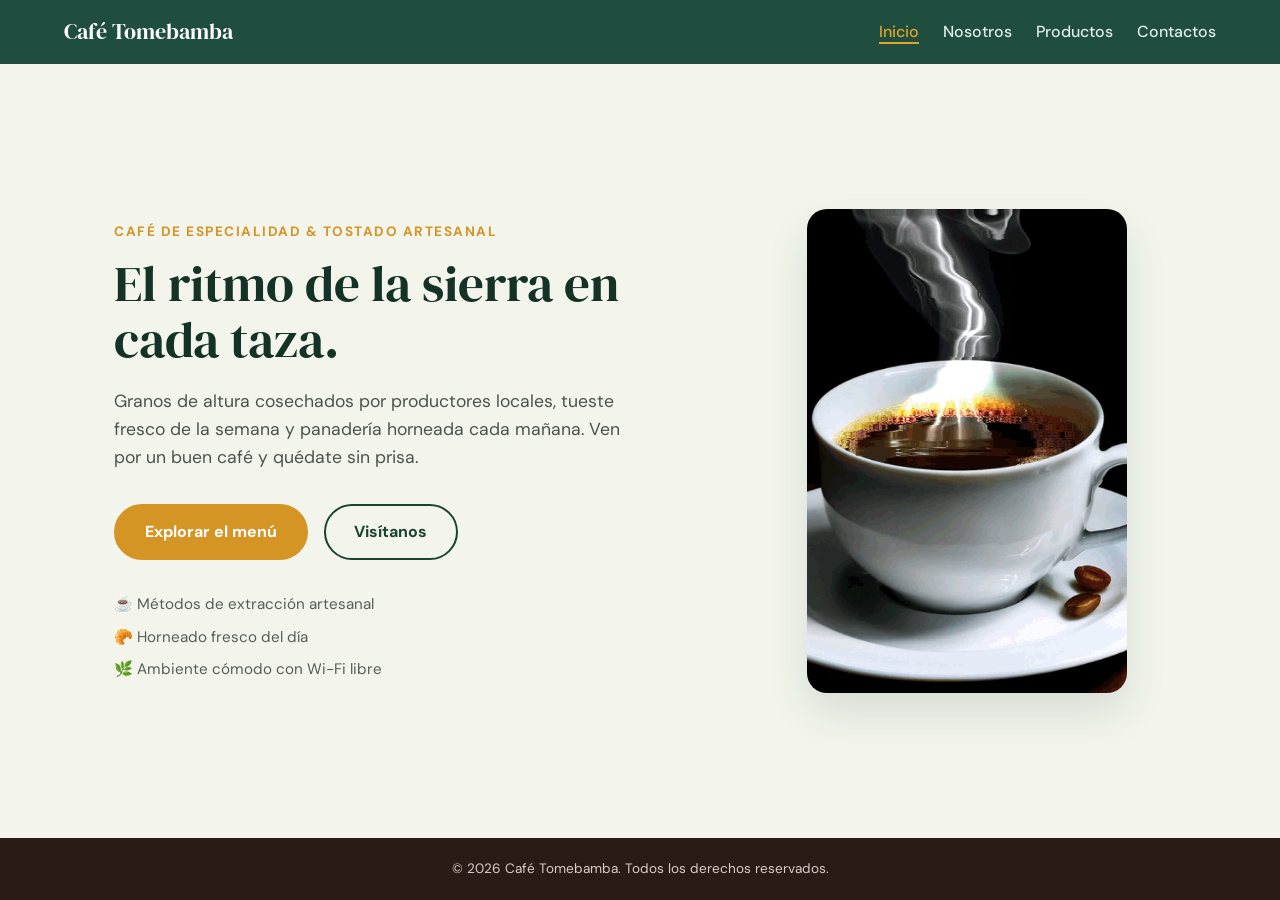
==== commit 3f42bc8a: "cafe" ====
--- a/index.html
+++ b/index.html
@@ -51,14 +51,7 @@
       </div>
 
       <div class="hero-art" aria-hidden="true" style="display: flex; justify-content: center;">
-        <svg viewBox="0 0 300 300" style="width: 100%; max-width: 320px; height: auto;">
-          <circle cx="150" cy="150" r="140" fill="#1F4D3F"/>
-          <path d="M110 70c-14 18 14 28 0 46M150 60c-14 18 14 28 0 46M190 70c-14 18 14 28 0 46" stroke="#E0A526" stroke-width="7" fill="none" stroke-linecap="round"/>
-          <path d="M80 140h140v50a50 50 0 0 1-50 50h-40a50 50 0 0 1-50-50z" fill="#fff"/>
-          <path d="M220 155h12a22 22 0 0 1 0 44h-18" stroke="#fff" stroke-width="9" fill="none"/>
-          <rect x="92" y="148" width="116" height="14" rx="7" fill="#2A1B14"/>
-          <ellipse cx="150" cy="250" rx="95" ry="10" fill="#E0A526"/>
-        </svg>
+        <img src="imagenes/cafe.gif" alt="Café de especialidad" style="width: 100%; max-width: 320px; height: auto; display: block; border-radius: 20px; box-shadow: 0 20px 40px rgba(20, 50, 37, 0.12);">
       </div>
 
     </div>
